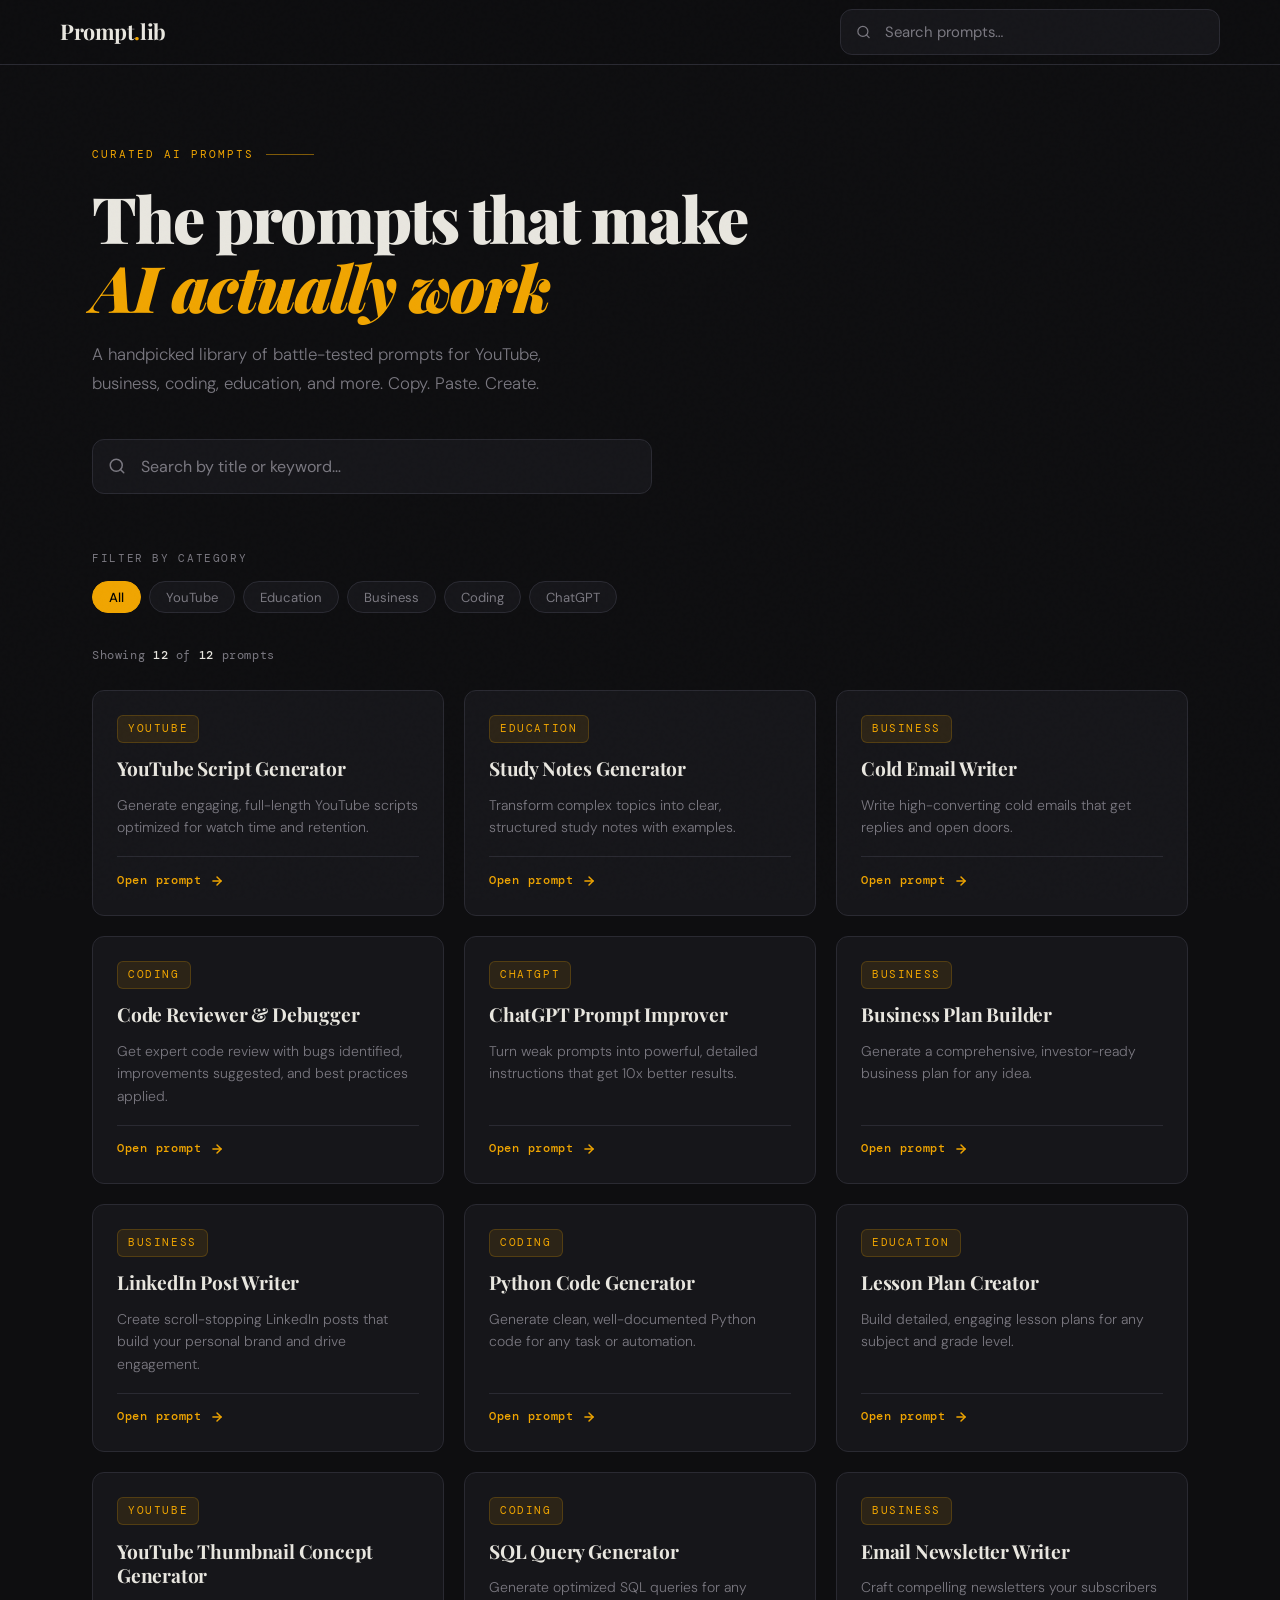
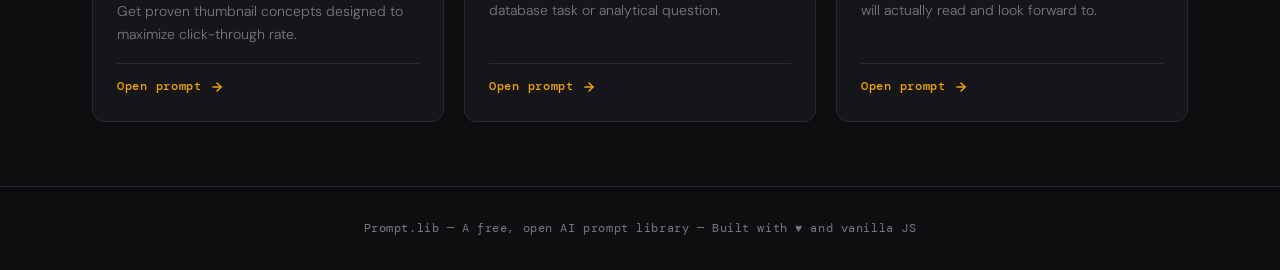
==== index.html @ 5c4eac6d "Add files via upload" ====
<!DOCTYPE html>
<html lang="en">
<head>
  <meta charset="UTF-8" />
  <meta name="viewport" content="width=device-width, initial-scale=1.0" />
  <title>Prompt Library — AI Prompts for Every Task</title>
  <meta name="description" content="Browse a curated library of powerful AI prompts for YouTube, business, coding, education, and more. Copy and use instantly." />
  <meta property="og:title" content="Prompt Library — AI Prompts for Every Task" />
  <meta property="og:description" content="Browse a curated library of powerful AI prompts. Copy and use instantly." />
  <meta property="og:type" content="website" />
  <link rel="preconnect" href="https://fonts.googleapis.com" />
  <link rel="preconnect" href="https://fonts.gstatic.com" crossorigin />
  <link rel="stylesheet" href="style.css" />
</head>
<body>

  <!-- ======= HEADER ======= -->
  <header class="site-header">
    <div class="header-inner">
      <a href="index.html" class="site-logo">Prompt<span>.</span>lib</a>

      <!-- Compact search in header (hidden on mobile) -->
      <div class="header-search">
        <div class="search-wrap">
          <svg width="15" height="15" viewBox="0 0 24 24" fill="none" stroke="currentColor" stroke-width="2" stroke-linecap="round" stroke-linejoin="round">
            <circle cx="11" cy="11" r="8"/><line x1="21" y1="21" x2="16.65" y2="16.65"/>
          </svg>
          <input
            id="search-input"
            class="search-input"
            type="search"
            placeholder="Search prompts…"
            autocomplete="off"
          />
        </div>
      </div>
    </div>
  </header>

  <!-- ======= HERO ======= -->
  <section class="hero">
    <div class="hero-eyebrow">Curated AI Prompts</div>
    <h1>The prompts that make<br/><em>AI actually work</em></h1>
    <p>A handpicked library of battle-tested prompts for YouTube, business, coding, education, and more. Copy. Paste. Create.</p>

    <!-- Hero search -->
    <div class="search-wrap" style="max-width:560px;">
      <svg width="18" height="18" viewBox="0 0 24 24" fill="none" stroke="currentColor" stroke-width="2" stroke-linecap="round" stroke-linejoin="round">
        <circle cx="11" cy="11" r="8"/><line x1="21" y1="21" x2="16.65" y2="16.65"/>
      </svg>
      <input
        id="search-hero"
        class="search-input"
        type="search"
        placeholder="Search by title or keyword…"
        autocomplete="off"
      />
    </div>
  </section>

  <!-- ======= CATEGORY FILTERS ======= -->
  <div class="filters">
    <div class="filter-label">Filter by category</div>
    <div class="filter-row" id="filter-row">
      <!-- Populated by JS -->
      <button class="filter-btn active">All</button>
    </div>
  </div>

  <!-- ======= STATS BAR ======= -->
  <div class="stats-bar">
    <div class="stats-count" id="prompt-count">Loading prompts…</div>
  </div>

  <!-- ======= PROMPT GRID ======= -->
  <main>
    <div class="prompt-grid" id="prompt-grid">
      <!-- Skeleton placeholders while loading -->
      <div class="prompt-card" style="pointer-events:none;gap:1rem;">
        <div class="skeleton" style="height:22px;width:70px;"></div>
        <div class="skeleton" style="height:28px;width:85%;"></div>
        <div class="skeleton" style="height:60px;"></div>
        <div class="skeleton" style="height:18px;width:100px;margin-top:0.5rem;"></div>
      </div>
      <div class="prompt-card" style="pointer-events:none;gap:1rem;">
        <div class="skeleton" style="height:22px;width:80px;"></div>
        <div class="skeleton" style="height:28px;width:75%;"></div>
        <div class="skeleton" style="height:60px;"></div>
        <div class="skeleton" style="height:18px;width:100px;margin-top:0.5rem;"></div>
      </div>
      <div class="prompt-card" style="pointer-events:none;gap:1rem;">
        <div class="skeleton" style="height:22px;width:60px;"></div>
        <div class="skeleton" style="height:28px;width:90%;"></div>
        <div class="skeleton" style="height:60px;"></div>
        <div class="skeleton" style="height:18px;width:100px;margin-top:0.5rem;"></div>
      </div>
    </div>
  </main>

  <!-- ======= FOOTER ======= -->
  <footer class="site-footer">
    <p>Prompt.lib &mdash; A free, open AI prompt library &mdash; Built with ♥ and vanilla JS</p>
  </footer>

  <script src="script.js"></script>
</body>
</html>
---- style.css ----
/* ============================================
   PROMPT LIBRARY — STYLE.CSS
   Aesthetic: Dark Editorial / Literary
   ============================================ */

@import url('https://fonts.googleapis.com/css2?family=Playfair+Display:ital,wght@0,700;0,900;1,700&family=DM+Mono:wght@300;400;500&family=DM+Sans:wght@300;400;500&display=swap');

/* ---- Reset & Base ---- */
*, *::before, *::after { box-sizing: border-box; margin: 0; padding: 0; }

:root {
  --bg:         #0e0e10;
  --bg-card:    #16161a;
  --bg-hover:   #1e1e24;
  --border:     #2a2a32;
  --accent:     #f0a500;
  --accent-dim: #a87300;
  --text:       #e8e6df;
  --muted:      #7a7880;
  --tag-bg:     #1f1e26;
  --radius:     12px;
  --radius-sm:  6px;
  --font-display: 'Playfair Display', Georgia, serif;
  --font-body:    'DM Sans', sans-serif;
  --font-mono:    'DM Mono', 'Courier New', monospace;
  --transition:   0.2s ease;
  --max-w:        1160px;
}

html { scroll-behavior: smooth; }

body {
  background: var(--bg);
  color: var(--text);
  font-family: var(--font-body);
  font-size: 16px;
  line-height: 1.65;
  min-height: 100vh;
}

/* ---- Scrollbar ---- */
::-webkit-scrollbar { width: 6px; }
::-webkit-scrollbar-track { background: var(--bg); }
::-webkit-scrollbar-thumb { background: var(--border); border-radius: 10px; }

/* ---- Selection ---- */
::selection { background: var(--accent); color: #000; }

/* ============================================
   NOISE TEXTURE OVERLAY
   ============================================ */
body::before {
  content: '';
  position: fixed;
  inset: 0;
  background-image: url("data:image/svg+xml,%3Csvg viewBox='0 0 256 256' xmlns='http://www.w3.org/2000/svg'%3E%3Cfilter id='noise'%3E%3CfeTurbulence type='fractalNoise' baseFrequency='0.9' numOctaves='4' stitchTiles='stitch'/%3E%3C/filter%3E%3Crect width='100%25' height='100%25' filter='url(%23noise)' opacity='0.035'/%3E%3C/svg%3E");
  pointer-events: none;
  z-index: 9999;
  opacity: 0.4;
}

/* ============================================
   HEADER / NAV
   ============================================ */
.site-header {
  border-bottom: 1px solid var(--border);
  padding: 0 2rem;
  position: sticky;
  top: 0;
  z-index: 100;
  background: rgba(14,14,16,0.92);
  backdrop-filter: blur(16px);
  -webkit-backdrop-filter: blur(16px);
}

.header-inner {
  max-width: var(--max-w);
  margin: 0 auto;
  display: flex;
  align-items: center;
  justify-content: space-between;
  height: 64px;
  gap: 1.5rem;
}

.site-logo {
  font-family: var(--font-display);
  font-size: 1.35rem;
  font-weight: 700;
  color: var(--text);
  text-decoration: none;
  letter-spacing: -0.02em;
  white-space: nowrap;
  flex-shrink: 0;
}

.site-logo span {
  color: var(--accent);
}

.header-search {
  flex: 1;
  max-width: 380px;
}

/* ============================================
   HERO SECTION
   ============================================ */
.hero {
  padding: 5rem 2rem 3.5rem;
  max-width: var(--max-w);
  margin: 0 auto;
  position: relative;
}

.hero-eyebrow {
  font-family: var(--font-mono);
  font-size: 0.7rem;
  letter-spacing: 0.18em;
  text-transform: uppercase;
  color: var(--accent);
  margin-bottom: 1.2rem;
  display: flex;
  align-items: center;
  gap: 0.75rem;
}

.hero-eyebrow::after {
  content: '';
  display: block;
  height: 1px;
  width: 48px;
  background: var(--accent);
  opacity: 0.5;
}

.hero h1 {
  font-family: var(--font-display);
  font-size: clamp(2.4rem, 5vw, 4rem);
  font-weight: 900;
  line-height: 1.08;
  letter-spacing: -0.03em;
  color: var(--text);
  max-width: 700px;
  margin-bottom: 1.2rem;
}

.hero h1 em {
  font-style: italic;
  color: var(--accent);
}

.hero p {
  font-size: 1.05rem;
  color: var(--muted);
  max-width: 520px;
  margin-bottom: 2.5rem;
  font-weight: 300;
  line-height: 1.75;
}

/* ============================================
   SEARCH BAR
   ============================================ */
.search-wrap {
  position: relative;
  width: 100%;
}

.search-wrap svg {
  position: absolute;
  left: 1rem;
  top: 50%;
  transform: translateY(-50%);
  color: var(--muted);
  pointer-events: none;
  flex-shrink: 0;
}

.search-input {
  width: 100%;
  background: var(--bg-card);
  border: 1px solid var(--border);
  border-radius: var(--radius);
  padding: 0.75rem 1rem 0.75rem 2.75rem;
  font-family: var(--font-body);
  font-size: 0.93rem;
  color: var(--text);
  outline: none;
  transition: border-color var(--transition), box-shadow var(--transition);
}

.search-input::placeholder { color: var(--muted); }

.search-input:focus {
  border-color: var(--accent);
  box-shadow: 0 0 0 3px rgba(240,165,0,0.12);
}

/* Hero search — larger */
.hero .search-wrap .search-input {
  padding: 1rem 1.25rem 1rem 3rem;
  font-size: 1rem;
  border-radius: var(--radius);
  max-width: 560px;
  background: var(--bg-card);
}

/* ============================================
   CATEGORY FILTERS
   ============================================ */
.filters {
  padding: 0 2rem 2rem;
  max-width: var(--max-w);
  margin: 0 auto;
}

.filter-label {
  font-family: var(--font-mono);
  font-size: 0.68rem;
  letter-spacing: 0.15em;
  text-transform: uppercase;
  color: var(--muted);
  margin-bottom: 0.85rem;
}

.filter-row {
  display: flex;
  flex-wrap: wrap;
  gap: 0.5rem;
}

.filter-btn {
  background: var(--bg-card);
  border: 1px solid var(--border);
  color: var(--muted);
  font-family: var(--font-body);
  font-size: 0.82rem;
  padding: 0.4rem 1rem;
  border-radius: 999px;
  cursor: pointer;
  transition: all var(--transition);
  font-weight: 400;
}

.filter-btn:hover {
  border-color: var(--accent);
  color: var(--accent);
  background: rgba(240,165,0,0.06);
}

.filter-btn.active {
  background: var(--accent);
  border-color: var(--accent);
  color: #000;
  font-weight: 500;
}

/* ============================================
   STATS BAR
   ============================================ */
.stats-bar {
  padding: 0 2rem 1.5rem;
  max-width: var(--max-w);
  margin: 0 auto;
  display: flex;
  align-items: center;
  justify-content: space-between;
  gap: 1rem;
}

.stats-count {
  font-family: var(--font-mono);
  font-size: 0.78rem;
  color: var(--muted);
  letter-spacing: 0.05em;
}

.stats-count strong {
  color: var(--text);
  font-weight: 500;
}

/* ============================================
   PROMPT GRID
   ============================================ */
.prompt-grid {
  padding: 0 2rem 4rem;
  max-width: var(--max-w);
  margin: 0 auto;
  display: grid;
  grid-template-columns: repeat(auto-fill, minmax(300px, 1fr));
  gap: 1.25rem;
}

/* ============================================
   PROMPT CARD
   ============================================ */
.prompt-card {
  background: var(--bg-card);
  border: 1px solid var(--border);
  border-radius: var(--radius);
  padding: 1.5rem;
  display: flex;
  flex-direction: column;
  gap: 0.85rem;
  cursor: pointer;
  transition: border-color var(--transition), transform var(--transition), box-shadow var(--transition);
  text-decoration: none;
  color: inherit;
  position: relative;
  overflow: hidden;
  /* Ensure <a> tags render as block flex */
  box-sizing: border-box;
  width: 100%;
}

.prompt-card::before {
  content: '';
  position: absolute;
  top: 0; left: 0; right: 0;
  height: 2px;
  background: linear-gradient(90deg, var(--accent), transparent);
  opacity: 0;
  transition: opacity var(--transition);
}

.prompt-card:hover {
  border-color: rgba(240,165,0,0.35);
  transform: translateY(-2px);
  box-shadow: 0 8px 32px rgba(0,0,0,0.4);
}

.prompt-card:hover::before { opacity: 1; }

.card-category {
  font-family: var(--font-mono);
  font-size: 0.68rem;
  letter-spacing: 0.14em;
  text-transform: uppercase;
  color: var(--accent);
  background: rgba(240,165,0,0.1);
  border: 1px solid rgba(240,165,0,0.2);
  border-radius: var(--radius-sm);
  padding: 0.25rem 0.65rem;
  width: fit-content;
}

.card-title {
  font-family: var(--font-display);
  font-size: 1.2rem;
  font-weight: 700;
  line-height: 1.25;
  color: var(--text);
  letter-spacing: -0.01em;
}

.card-preview {
  font-size: 0.875rem;
  color: var(--muted);
  line-height: 1.6;
  flex: 1;
  font-weight: 300;
}

.card-footer {
  display: flex;
  align-items: center;
  justify-content: space-between;
  margin-top: 0.25rem;
  padding-top: 0.85rem;
  border-top: 1px solid var(--border);
}

.card-open-btn {
  display: flex;
  align-items: center;
  gap: 0.5rem;
  font-family: var(--font-mono);
  font-size: 0.75rem;
  letter-spacing: 0.06em;
  color: var(--accent);
  font-weight: 500;
  transition: gap var(--transition);
}

.prompt-card:hover .card-open-btn { gap: 0.75rem; }

.card-arrow {
  transition: transform var(--transition);
}

.prompt-card:hover .card-arrow { transform: translateX(3px); }

/* ============================================
   EMPTY STATE
   ============================================ */
.empty-state {
  grid-column: 1 / -1;
  text-align: center;
  padding: 4rem 2rem;
}

.empty-state-icon {
  font-size: 3rem;
  margin-bottom: 1rem;
  opacity: 0.4;
}

.empty-state h3 {
  font-family: var(--font-display);
  font-size: 1.4rem;
  margin-bottom: 0.5rem;
  color: var(--text);
}

.empty-state p {
  color: var(--muted);
  font-size: 0.9rem;
}

/* ============================================
   FOOTER
   ============================================ */
.site-footer {
  border-top: 1px solid var(--border);
  padding: 2rem;
  text-align: center;
  font-family: var(--font-mono);
  font-size: 0.72rem;
  color: var(--muted);
  letter-spacing: 0.05em;
}

.site-footer a {
  color: var(--accent);
  text-decoration: none;
}

/* ============================================
   PROMPT PAGE STYLES
   ============================================ */
.prompt-page-wrap {
  max-width: 820px;
  margin: 0 auto;
  padding: 3rem 2rem 5rem;
}

.back-link {
  display: inline-flex;
  align-items: center;
  gap: 0.5rem;
  font-family: var(--font-mono);
  font-size: 0.75rem;
  letter-spacing: 0.1em;
  text-transform: uppercase;
  color: var(--muted);
  text-decoration: none;
  margin-bottom: 2.5rem;
  transition: color var(--transition);
}

.back-link:hover { color: var(--accent); }

.prompt-page-category {
  font-family: var(--font-mono);
  font-size: 0.7rem;
  letter-spacing: 0.18em;
  text-transform: uppercase;
  color: var(--accent);
  background: rgba(240,165,0,0.1);
  border: 1px solid rgba(240,165,0,0.25);
  border-radius: var(--radius-sm);
  padding: 0.3rem 0.8rem;
  display: inline-block;
  margin-bottom: 1.2rem;
}

.prompt-page-title {
  font-family: var(--font-display);
  font-size: clamp(2rem, 4vw, 2.8rem);
  font-weight: 900;
  line-height: 1.1;
  letter-spacing: -0.03em;
  color: var(--text);
  margin-bottom: 0.5rem;
}

.prompt-page-divider {
  width: 48px;
  height: 2px;
  background: var(--accent);
  margin: 1.75rem 0;
}

/* Prompt text box */
.prompt-box {
  background: var(--bg-card);
  border: 1px solid var(--border);
  border-radius: var(--radius);
  padding: 1.75rem;
  position: relative;
  margin-bottom: 1.25rem;
}

.prompt-box-label {
  font-family: var(--font-mono);
  font-size: 0.68rem;
  letter-spacing: 0.15em;
  text-transform: uppercase;
  color: var(--muted);
  margin-bottom: 1rem;
}

.prompt-text {
  font-family: var(--font-mono);
  font-size: 0.88rem;
  line-height: 1.85;
  color: var(--text);
  white-space: pre-wrap;
  word-break: break-word;
  font-weight: 300;
}

/* ---- Copy Button ---- */
.copy-btn {
  display: inline-flex;
  align-items: center;
  gap: 0.6rem;
  background: var(--accent);
  color: #000;
  border: none;
  border-radius: var(--radius-sm);
  padding: 0.75rem 1.5rem;
  font-family: var(--font-body);
  font-size: 0.875rem;
  font-weight: 500;
  cursor: pointer;
  transition: all var(--transition);
  letter-spacing: 0.01em;
  position: relative;
  overflow: hidden;
}

.copy-btn::after {
  content: '';
  position: absolute;
  inset: 0;
  background: rgba(255,255,255,0);
  transition: background var(--transition);
}

.copy-btn:hover {
  background: #ffb520;
  transform: translateY(-1px);
  box-shadow: 0 4px 20px rgba(240,165,0,0.35);
}

.copy-btn:active { transform: translateY(0); }

.copy-btn.copied {
  background: #22c55e;
}

/* ============================================
   RELATED PROMPTS SECTION
   ============================================ */
.related-section {
  margin-top: 3.5rem;
}

.related-title {
  font-family: var(--font-mono);
  font-size: 0.7rem;
  letter-spacing: 0.18em;
  text-transform: uppercase;
  color: var(--muted);
  margin-bottom: 1.25rem;
  display: flex;
  align-items: center;
  gap: 1rem;
}

.related-title::after {
  content: '';
  flex: 1;
  height: 1px;
  background: var(--border);
}

.related-grid {
  display: grid;
  grid-template-columns: repeat(auto-fill, minmax(240px, 1fr));
  gap: 1rem;
}

/* ============================================
   LOADING SKELETON
   ============================================ */
.skeleton {
  background: linear-gradient(90deg, var(--bg-card) 25%, var(--bg-hover) 50%, var(--bg-card) 75%);
  background-size: 200% 100%;
  animation: shimmer 1.4s infinite;
  border-radius: var(--radius-sm);
}

@keyframes shimmer {
  0% { background-position: 200% 0; }
  100% { background-position: -200% 0; }
}

/* ============================================
   ANIMATIONS
   ============================================ */
@keyframes fadeUp {
  from { opacity: 0; transform: translateY(16px); }
  to   { opacity: 1; transform: translateY(0); }
}

.animate-fade-up {
  animation: fadeUp 0.45s ease both;
}

.prompt-card:nth-child(1) { animation-delay: 0.05s; }
.prompt-card:nth-child(2) { animation-delay: 0.10s; }
.prompt-card:nth-child(3) { animation-delay: 0.15s; }
.prompt-card:nth-child(4) { animation-delay: 0.20s; }
.prompt-card:nth-child(5) { animation-delay: 0.25s; }
.prompt-card:nth-child(6) { animation-delay: 0.30s; }
.prompt-card:nth-child(7) { animation-delay: 0.35s; }
.prompt-card:nth-child(8) { animation-delay: 0.40s; }
.prompt-card:nth-child(9) { animation-delay: 0.45s; }

/* ============================================
   404 / ERROR STATE
   ============================================ */
.error-page {
  max-width: 500px;
  margin: 6rem auto;
  text-align: center;
  padding: 2rem;
}

.error-code {
  font-family: var(--font-display);
  font-size: 6rem;
  font-weight: 900;
  color: var(--border);
  line-height: 1;
  margin-bottom: 1rem;
}

.error-page h2 {
  font-family: var(--font-display);
  font-size: 1.5rem;
  margin-bottom: 0.75rem;
}

.error-page p {
  color: var(--muted);
  margin-bottom: 2rem;
  font-size: 0.9rem;
}

.btn-home {
  display: inline-flex;
  align-items: center;
  gap: 0.5rem;
  background: var(--accent);
  color: #000;
  padding: 0.7rem 1.5rem;
  border-radius: var(--radius-sm);
  font-weight: 500;
  font-size: 0.875rem;
  text-decoration: none;
  transition: all var(--transition);
}

.btn-home:hover {
  background: #ffb520;
  transform: translateY(-1px);
}

/* ============================================
   RESPONSIVE
   ============================================ */
@media (max-width: 768px) {
  .site-header { padding: 0 1.25rem; }
  .header-search { display: none; }

  .hero { padding: 3rem 1.25rem 2rem; }
  .hero h1 { font-size: 2.2rem; }

  .filters { padding: 0 1.25rem 1.5rem; }
  .stats-bar { padding: 0 1.25rem 1rem; }

  .prompt-grid {
    padding: 0 1.25rem 3rem;
    grid-template-columns: 1fr;
    gap: 1rem;
  }

  .prompt-page-wrap { padding: 2rem 1.25rem 4rem; }
  .prompt-page-title { font-size: 1.8rem; }
  .prompt-box { padding: 1.25rem; }

  .related-grid { grid-template-columns: 1fr; }
}

@media (max-width: 480px) {
  .hero h1 { font-size: 1.9rem; }
  .filter-row { gap: 0.4rem; }
  .filter-btn { font-size: 0.78rem; padding: 0.35rem 0.85rem; }
}
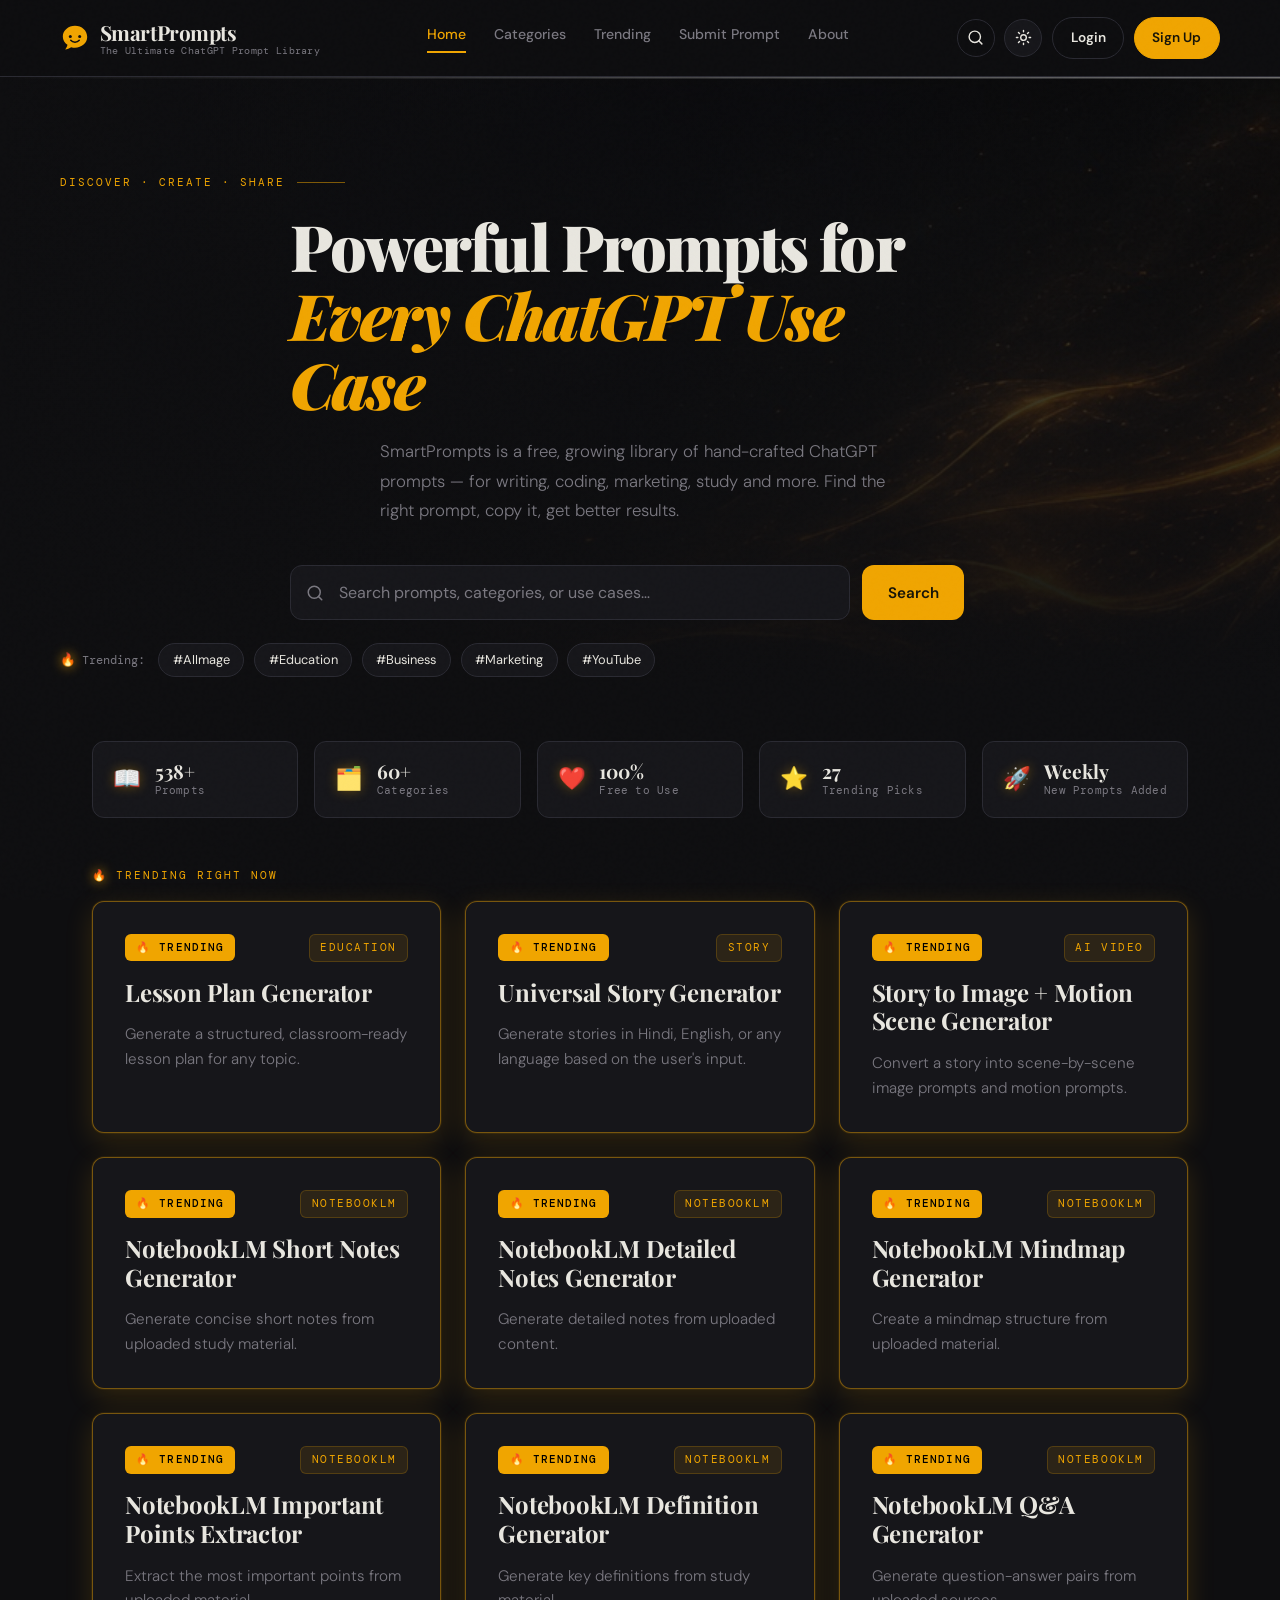
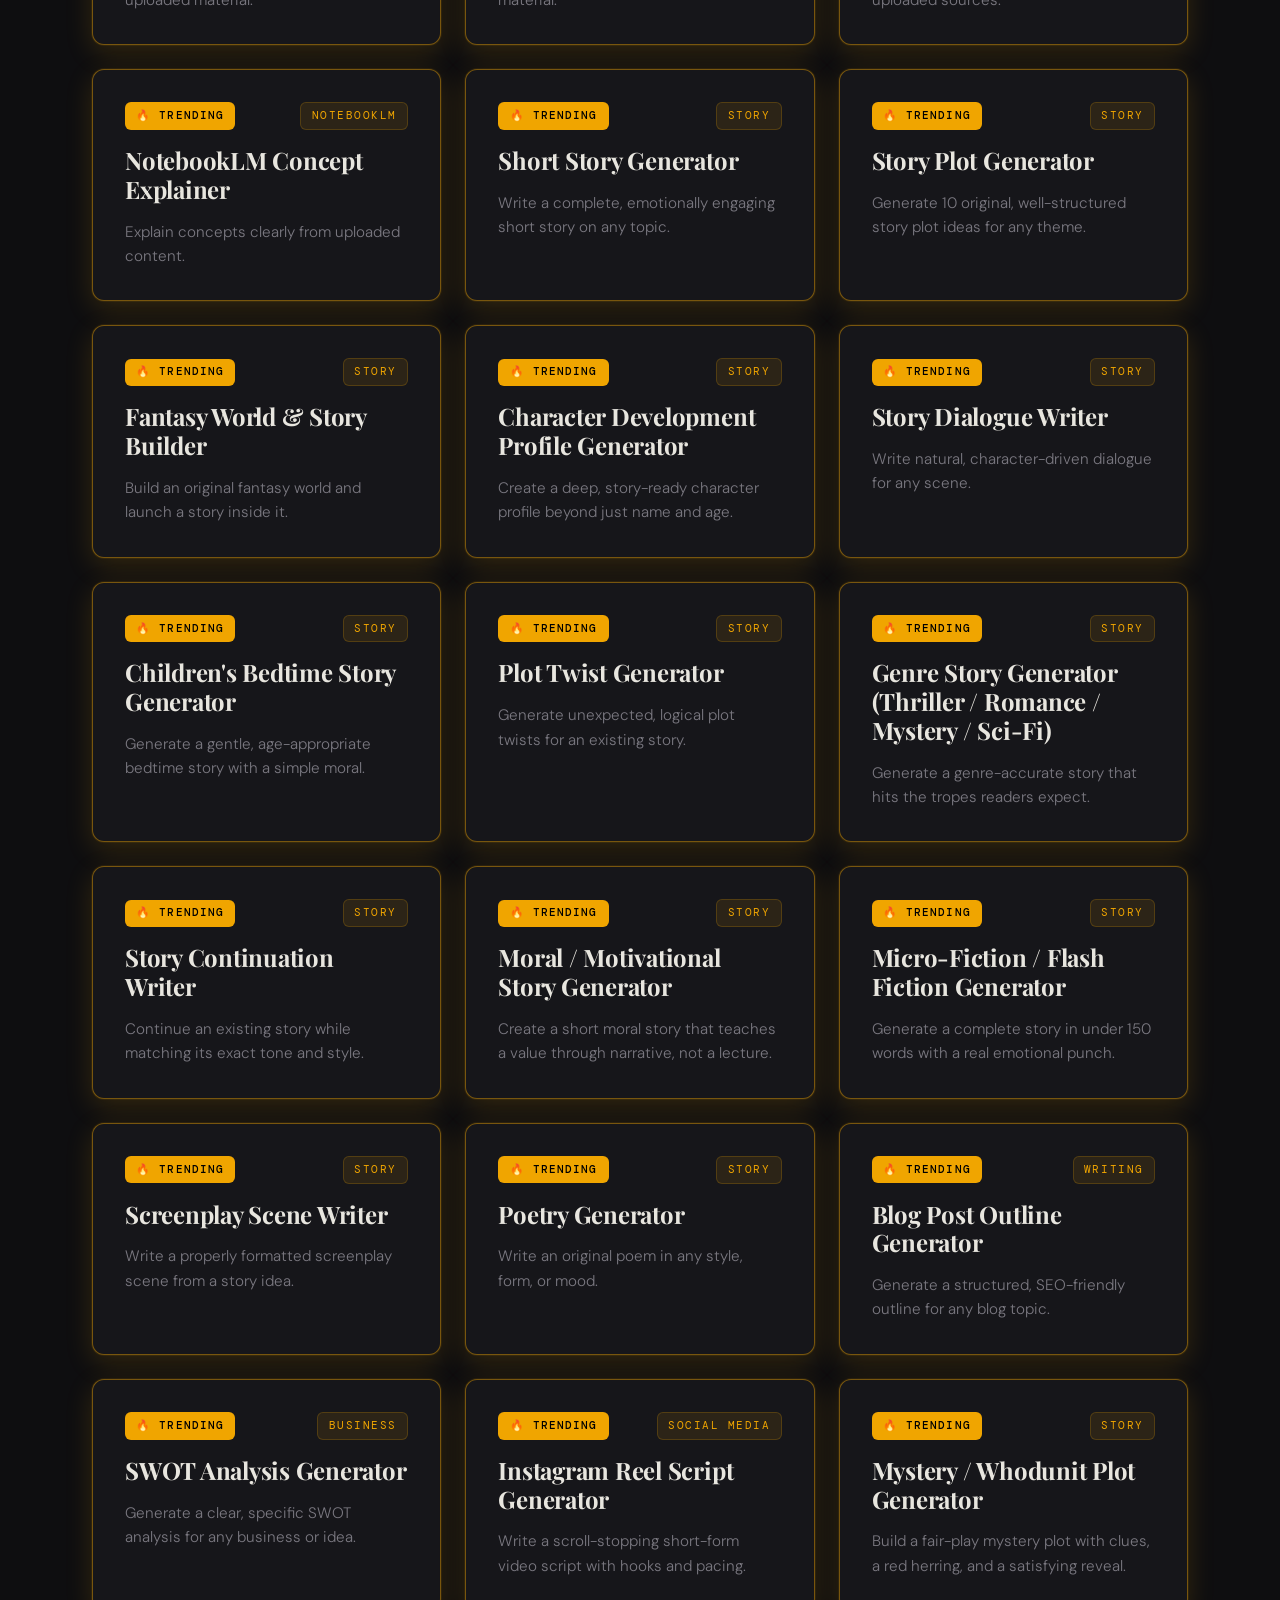
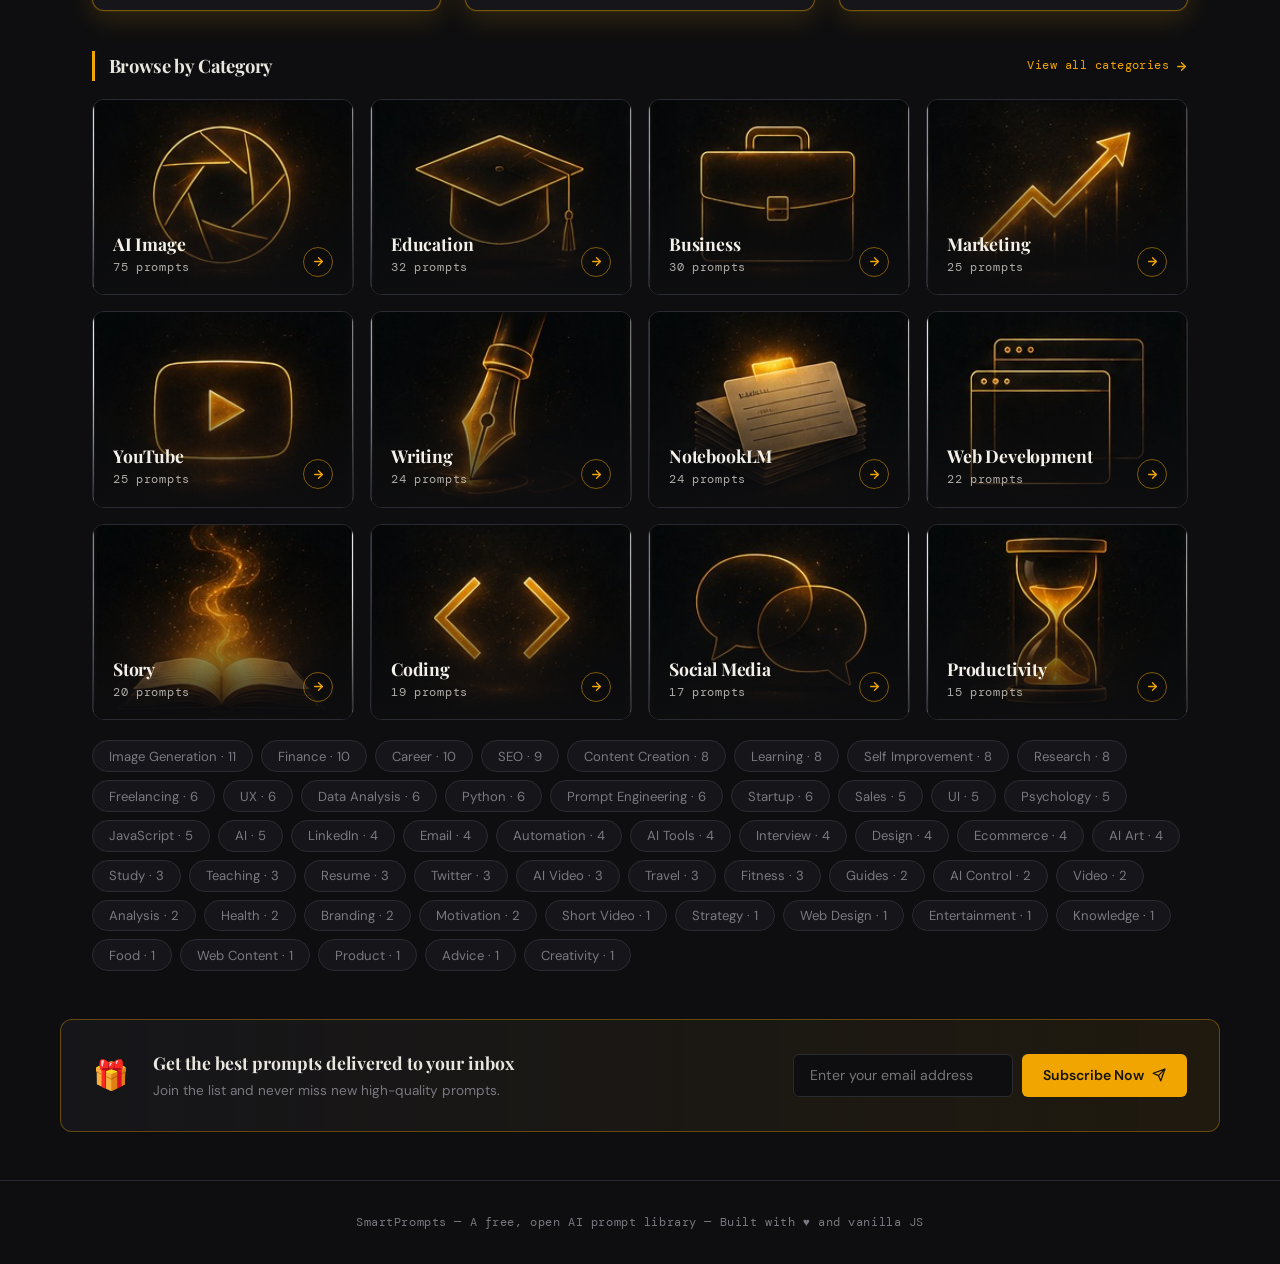
==== commit c9d415d3: "Add files via upload" ====
--- a/index.html
+++ b/index.html
@@ -3,78 +3,160 @@
 <head>
   <meta charset="UTF-8" />
   <meta name="viewport" content="width=device-width, initial-scale=1.0" />
-  <title>Prompt Library — AI Prompts for Every Task</title>
-  <meta name="description" content="Browse a curated library of powerful AI prompts for YouTube, business, coding, education, and more. Copy and use instantly." />
-  <meta property="og:title" content="Prompt Library — AI Prompts for Every Task" />
-  <meta property="og:description" content="Browse a curated library of powerful AI prompts. Copy and use instantly." />
+
+  <title>SmartPrompts – Free AI Prompt Library</title>
+
+  <meta name="description" content="SmartPrompts is a free AI prompt library with powerful prompts for ChatGPT, YouTube, coding, business and education. Copy and use instantly." />
+
+  <meta name="keywords" content="AI prompts, ChatGPT prompts, prompt library, AI tools, prompt engineering" />
+
+  <meta property="og:title" content="SmartPrompts – Free AI Prompt Library" />
+  <meta property="og:description" content="Browse powerful AI prompts for YouTube, coding, business, and productivity. Copy and use instantly." />
   <meta property="og:type" content="website" />
+  <link rel="canonical" href="https://smartprompts.netlify.app/" />
+
   <link rel="preconnect" href="https://fonts.googleapis.com" />
   <link rel="preconnect" href="https://fonts.gstatic.com" crossorigin />
   <link rel="stylesheet" href="style.css" />
 </head>
 <body>
 
+  <script>
+    (function() {
+      var saved = localStorage.getItem('theme');
+      if (saved === 'light') document.documentElement.setAttribute('data-theme', 'light');
+    })();
+  </script>
+
   <!-- ======= HEADER ======= -->
   <header class="site-header">
     <div class="header-inner">
-      <a href="index.html" class="site-logo">Prompt<span>.</span>lib</a>
+      <a href="index.html" class="site-logo">
+        <svg class="site-logo-mark" width="30" height="30" viewBox="0 0 32 32" fill="none">
+          <path d="M16 3C8.8 3 3 8.1 3 14.4c0 3.6 1.9 6.8 4.9 8.9-.2 1.6-1 3.4-2.4 4.9 2.3-.2 4.6-1.1 6.4-2.4 1.3.4 2.7.6 4.1.6 7.2 0 13-5.1 13-11.4C29 8.1 23.2 3 16 3z" fill="var(--accent)"/>
+          <circle cx="11" cy="14.5" r="1.6" fill="#0e0e10"/>
+          <circle cx="21" cy="14.5" r="1.6" fill="#0e0e10"/>
+          <path d="M11.5 18.5c1 1.2 2.7 1.9 4.5 1.9s3.5-.7 4.5-1.9" stroke="#0e0e10" stroke-width="1.6" stroke-linecap="round" fill="none"/>
+        </svg>
+        <span class="site-logo-text">
+          SmartPrompts
+          <small>The Ultimate ChatGPT Prompt Library</small>
+        </span>
+      </a>
 
-      <!-- Compact search in header (hidden on mobile) -->
-      <div class="header-search">
-        <div class="search-wrap">
-          <svg width="15" height="15" viewBox="0 0 24 24" fill="none" stroke="currentColor" stroke-width="2" stroke-linecap="round" stroke-linejoin="round">
+      <nav class="site-nav">
+        <a href="index.html" class="site-nav-link active">Home</a>
+        <a href="#category-browse" class="site-nav-link">Categories</a>
+        <a href="#trending-section" class="site-nav-link">Trending</a>
+        <a href="#" class="site-nav-link">Submit Prompt</a>
+        <a href="#" class="site-nav-link">About</a>
+      </nav>
+
+      <div class="header-actions">
+        <button id="header-search-btn" class="icon-btn" type="button" aria-label="Search prompts" title="Search prompts">
+          <svg width="17" height="17" viewBox="0 0 24 24" fill="none" stroke="currentColor" stroke-width="2" stroke-linecap="round" stroke-linejoin="round">
             <circle cx="11" cy="11" r="8"/><line x1="21" y1="21" x2="16.65" y2="16.65"/>
           </svg>
-          <input
-            id="search-input"
-            class="search-input"
-            type="search"
-            placeholder="Search prompts…"
-            autocomplete="off"
-          />
-        </div>
+        </button>
+        <button id="theme-toggle" class="theme-toggle" type="button" aria-label="Toggle light/dark theme" title="Toggle light/dark theme">
+          <svg class="icon-moon" width="17" height="17" viewBox="0 0 24 24" fill="none" stroke="currentColor" stroke-width="2" stroke-linecap="round" stroke-linejoin="round"><path d="M21 12.79A9 9 0 1 1 11.21 3 7 7 0 0 0 21 12.79z"/></svg>
+          <svg class="icon-sun" width="17" height="17" viewBox="0 0 24 24" fill="none" stroke="currentColor" stroke-width="2" stroke-linecap="round" stroke-linejoin="round"><circle cx="12" cy="12" r="4"/><path d="M12 2v2M12 20v2M4.93 4.93l1.41 1.41M17.66 17.66l1.41 1.41M2 12h2M20 12h2M6.34 17.66l-1.41 1.41M19.07 4.93l-1.41 1.41"/></svg>
+        </button>
+        <a href="#" class="btn-login">Login</a>
+        <a href="#" class="btn-signup">Sign Up</a>
       </div>
     </div>
   </header>
 
   <!-- ======= HERO ======= -->
   <section class="hero">
-    <div class="hero-eyebrow">Curated AI Prompts</div>
-    <h1>The prompts that make<br/><em>AI actually work</em></h1>
-    <p>A handpicked library of battle-tested prompts for YouTube, business, coding, education, and more. Copy. Paste. Create.</p>
+    <div class="hero-eyebrow">Discover · Create · Share</div>
+    <h1>Powerful Prompts for<br/><em>Every ChatGPT Use Case</em></h1>
+    <p>SmartPrompts is a free, growing library of hand-crafted ChatGPT prompts — for writing, coding, marketing, study and more. Find the right prompt, copy it, get better results.</p>
 
     <!-- Hero search -->
-    <div class="search-wrap" style="max-width:560px;">
-      <svg width="18" height="18" viewBox="0 0 24 24" fill="none" stroke="currentColor" stroke-width="2" stroke-linecap="round" stroke-linejoin="round">
-        <circle cx="11" cy="11" r="8"/><line x1="21" y1="21" x2="16.65" y2="16.65"/>
-      </svg>
-      <input
-        id="search-hero"
-        class="search-input"
-        type="search"
-        placeholder="Search by title or keyword…"
-        autocomplete="off"
-      />
+    <div class="hero-search-row">
+      <div class="search-wrap" style="max-width:560px;">
+        <svg width="18" height="18" viewBox="0 0 24 24" fill="none" stroke="currentColor" stroke-width="2" stroke-linecap="round" stroke-linejoin="round">
+          <circle cx="11" cy="11" r="8"/><line x1="21" y1="21" x2="16.65" y2="16.65"/>
+        </svg>
+        <input
+          id="search-hero"
+          class="search-input"
+          type="search"
+          placeholder="Search prompts, categories, or use cases…"
+          autocomplete="off"
+        />
+      </div>
+      <button type="button" class="btn-search" onclick="document.getElementById('search-hero').focus()">Search</button>
+    </div>
+
+    <div class="hero-tags" id="hero-tags">
+      <span class="hero-tags-label"><span class="trending-fire">🔥</span> Trending:</span>
+      <!-- Populated by JS from real category data -->
     </div>
   </section>
 
-  <!-- ======= CATEGORY FILTERS ======= -->
-  <div class="filters">
-    <div class="filter-label">Filter by category</div>
-    <div class="filter-row" id="filter-row">
-      <!-- Populated by JS -->
-      <button class="filter-btn active">All</button>
+  <!-- ======= STATS BAR ======= -->
+  <section class="site-stats" id="site-stats">
+    <!-- Populated by JS with real numbers -->
+  </section>
+
+  <!-- ======= TRENDING NOW ======= -->
+  <section class="trending-section" id="trending-section" style="display:none;">
+    <div class="trending-label">
+      <span class="trending-fire">🔥</span> Trending Right Now
+    </div>
+    <div class="trending-grid" id="trending-grid"></div>
+  </section>
+
+  <!-- ======= CATEGORY BROWSE ======= -->
+  <div class="category-browse" id="category-browse">
+    <div class="filters">
+      <div class="section-heading-row">
+        <div class="filter-label section-heading-bar">Browse by Category</div>
+        <a href="#category-tail" class="link-view-all" id="view-all-categories">View all categories
+          <svg width="13" height="13" viewBox="0 0 24 24" fill="none" stroke="currentColor" stroke-width="2.5" stroke-linecap="round" stroke-linejoin="round"><line x1="5" y1="12" x2="19" y2="12"/><polyline points="12 5 19 12 12 19"/></svg>
+        </a>
+      </div>
+      <div class="category-grid" id="category-grid">
+        <!-- Populated by JS -->
+      </div>
+      <div class="category-tail" id="category-tail">
+        <!-- Small long-tail categories, populated by JS -->
+      </div>
     </div>
   </div>
 
-  <!-- ======= STATS BAR ======= -->
-  <div class="stats-bar">
+  <!-- ======= NEWSLETTER ======= -->
+  <section class="newsletter-bar">
+    <div class="newsletter-icon">🎁</div>
+    <div class="newsletter-copy">
+      <div class="newsletter-title">Get the best prompts delivered to your inbox</div>
+      <div class="newsletter-sub">Join the list and never miss new high-quality prompts.</div>
+    </div>
+    <form class="newsletter-form" id="newsletter-form">
+      <input type="email" id="newsletter-email" placeholder="Enter your email address" required />
+      <button type="submit">Subscribe Now
+        <svg width="14" height="14" viewBox="0 0 24 24" fill="none" stroke="currentColor" stroke-width="2.2" stroke-linecap="round" stroke-linejoin="round"><line x1="22" y1="2" x2="11" y2="13"/><polygon points="22 2 15 22 11 13 2 9 22 2"/></svg>
+      </button>
+    </form>
+  </section>
+
+  <!-- ======= STATS BAR / LIST HEADER (shown once a category or search is active) ======= -->
+  <div class="stats-bar" id="list-header" style="display:none;">
+    <a href="#" class="back-link" id="back-to-categories" style="margin:0;">
+      <svg width="14" height="14" viewBox="0 0 24 24" fill="none" stroke="currentColor" stroke-width="2" stroke-linecap="round" stroke-linejoin="round">
+        <line x1="19" y1="12" x2="5" y2="12"/><polyline points="12 19 5 12 12 5"/>
+      </svg>
+      All Categories
+    </a>
     <div class="stats-count" id="prompt-count">Loading prompts…</div>
   </div>
 
   <!-- ======= PROMPT GRID ======= -->
   <main>
-    <div class="prompt-grid" id="prompt-grid">
+    <div class="prompt-grid" id="prompt-grid" style="display:none;">
       <!-- Skeleton placeholders while loading -->
       <div class="prompt-card" style="pointer-events:none;gap:1rem;">
         <div class="skeleton" style="height:22px;width:70px;"></div>
@@ -97,9 +179,10 @@
     </div>
   </main>
 
+
   <!-- ======= FOOTER ======= -->
   <footer class="site-footer">
-    <p>Prompt.lib &mdash; A free, open AI prompt library &mdash; Built with ♥ and vanilla JS</p>
+    <p>SmartPrompts &mdash; A free, open AI prompt library &mdash; Built with ♥ and vanilla JS</p>
   </footer>
 
   <script src="script.js"></script>
--- a/style.css
+++ b/style.css
@@ -18,6 +18,7 @@
   --text:       #e8e6df;
   --muted:      #7a7880;
   --tag-bg:     #1f1e26;
+  --header-bg:  rgba(14,14,16,0.92);
   --radius:     12px;
   --radius-sm:  6px;
   --font-display: 'Playfair Display', Georgia, serif;
@@ -27,6 +28,22 @@
   --max-w:        1160px;
 }
 
+/* ---- Light theme override (toggled via data-theme="light" on <html>) ---- */
+:root[data-theme="light"] {
+  --bg:         #faf9f5;
+  --bg-card:    #ffffff;
+  --bg-hover:   #f2efe6;
+  --border:     #e4dfd0;
+  --accent:     #b8760a;
+  --accent-dim: #8a5a08;
+  --text:       #201e19;
+  --muted:      #6b6659;
+  --tag-bg:     #f1ece0;
+  --header-bg:  rgba(250,249,245,0.92);
+}
+
+:root[data-theme="light"] body::before { opacity: 0.15; }
+
 html { scroll-behavior: smooth; }
 
 body {
@@ -36,7 +53,35 @@
   font-size: 16px;
   line-height: 1.65;
   min-height: 100vh;
-}
+  transition: background var(--transition), color var(--transition);
+}
+
+/* ---- Theme toggle button ---- */
+.theme-toggle {
+  display: flex;
+  align-items: center;
+  justify-content: center;
+  width: 38px;
+  height: 38px;
+  flex-shrink: 0;
+  background: var(--bg-card);
+  border: 1px solid var(--border);
+  border-radius: 50%;
+  color: var(--text);
+  cursor: pointer;
+  transition: border-color var(--transition), transform var(--transition), color var(--transition);
+}
+
+.theme-toggle:hover {
+  border-color: var(--accent);
+  color: var(--accent);
+  transform: rotate(15deg);
+}
+
+.theme-toggle .icon-moon { display: none; }
+.theme-toggle .icon-sun  { display: block; }
+:root[data-theme="light"] .theme-toggle .icon-moon { display: block; }
+:root[data-theme="light"] .theme-toggle .icon-sun  { display: none; }
 
 /* ---- Scrollbar ---- */
 ::-webkit-scrollbar { width: 6px; }
@@ -68,9 +113,10 @@
   position: sticky;
   top: 0;
   z-index: 100;
-  background: rgba(14,14,16,0.92);
+  background: var(--header-bg);
   backdrop-filter: blur(16px);
   -webkit-backdrop-filter: blur(16px);
+  transition: background var(--transition), border-color var(--transition);
 }
 
 .header-inner {
@@ -79,38 +125,147 @@
   display: flex;
   align-items: center;
   justify-content: space-between;
-  height: 64px;
+  height: 76px;
   gap: 1.5rem;
 }
 
 .site-logo {
+  display: flex;
+  align-items: center;
+  gap: 0.6rem;
+  text-decoration: none;
+  flex-shrink: 0;
+}
+
+.site-logo-mark { flex-shrink: 0; }
+
+.site-logo-text {
   font-family: var(--font-display);
-  font-size: 1.35rem;
+  font-size: 1.3rem;
   font-weight: 700;
   color: var(--text);
+  letter-spacing: -0.02em;
+  line-height: 1.2;
+  display: flex;
+  flex-direction: column;
+  white-space: nowrap;
+}
+
+.site-logo-text small {
+  font-family: var(--font-mono);
+  font-size: 0.62rem;
+  font-weight: 400;
+  letter-spacing: 0.03em;
+  color: var(--muted);
+  text-transform: none;
+}
+
+.site-nav {
+  display: flex;
+  align-items: center;
+  gap: 1.75rem;
+  flex: 1;
+  justify-content: center;
+}
+
+.site-nav-link {
+  font-family: var(--font-body);
+  font-size: 0.88rem;
+  font-weight: 500;
+  color: var(--muted);
   text-decoration: none;
-  letter-spacing: -0.02em;
   white-space: nowrap;
+  padding-bottom: 4px;
+  border-bottom: 2px solid transparent;
+  transition: color var(--transition), border-color var(--transition);
+}
+
+.site-nav-link:hover { color: var(--text); }
+
+.site-nav-link.active {
+  color: var(--accent);
+  border-bottom-color: var(--accent);
+}
+
+.header-actions {
+  display: flex;
+  align-items: center;
+  gap: 0.6rem;
   flex-shrink: 0;
 }
 
-.site-logo span {
-  color: var(--accent);
-}
-
-.header-search {
-  flex: 1;
-  max-width: 380px;
-}
+.icon-btn {
+  display: flex;
+  align-items: center;
+  justify-content: center;
+  width: 38px;
+  height: 38px;
+  flex-shrink: 0;
+  background: transparent;
+  border: 1px solid var(--border);
+  border-radius: 50%;
+  color: var(--text);
+  cursor: pointer;
+  transition: border-color var(--transition), color var(--transition);
+}
+
+.icon-btn:hover { border-color: var(--accent); color: var(--accent); }
+
+.btn-login,
+.btn-signup {
+  font-family: var(--font-body);
+  font-size: 0.85rem;
+  font-weight: 600;
+  padding: 0.55rem 1.1rem;
+  border-radius: 999px;
+  text-decoration: none;
+  white-space: nowrap;
+  transition: transform var(--transition), opacity var(--transition), border-color var(--transition);
+}
+
+.btn-login {
+  color: var(--text);
+  border: 1px solid var(--border);
+}
+
+.btn-login:hover { border-color: var(--accent); color: var(--accent); }
+
+.btn-signup {
+  color: #171408;
+  background: var(--accent);
+  border: 1px solid var(--accent);
+}
+
+.btn-signup:hover { transform: translateY(-1px); opacity: 0.92; }
 
 /* ============================================
    HERO SECTION
    ============================================ */
 .hero {
-  padding: 5rem 2rem 3.5rem;
-  max-width: var(--max-w);
+  padding: 6rem 2rem 4rem;
+  max-width: 100%;
   margin: 0 auto;
   position: relative;
+  background-image:
+    linear-gradient(180deg, rgba(14,14,16,0.55) 0%, var(--bg) 92%),
+    linear-gradient(90deg, var(--bg) 0%, rgba(14,14,16,0.35) 55%, transparent 100%),
+    url('images/hero-banner.jpg');
+  background-size: cover;
+  background-position: center;
+  background-repeat: no-repeat;
+}
+
+.hero > * {
+  max-width: var(--max-w);
+  margin-left: auto;
+  margin-right: auto;
+}
+
+:root[data-theme="light"] .hero {
+  background-image:
+    linear-gradient(180deg, rgba(250,249,245,0.55) 0%, var(--bg) 92%),
+    linear-gradient(90deg, var(--bg) 0%, rgba(250,249,245,0.45) 55%, transparent 100%),
+    url('images/hero-banner.jpg');
 }
 
 .hero-eyebrow {
@@ -206,6 +361,108 @@
   background: var(--bg-card);
 }
 
+.hero-search-row {
+  display: flex;
+  align-items: stretch;
+  gap: 0.75rem;
+  max-width: 700px;
+}
+
+.hero-search-row .search-wrap { flex: 1; }
+
+.btn-search {
+  font-family: var(--font-body);
+  font-size: 0.95rem;
+  font-weight: 600;
+  color: #171408;
+  background: var(--accent);
+  border: none;
+  border-radius: var(--radius);
+  padding: 0 1.6rem;
+  cursor: pointer;
+  white-space: nowrap;
+  transition: transform var(--transition), opacity var(--transition);
+}
+
+.btn-search:hover { transform: translateY(-1px); opacity: 0.92; }
+
+.hero-tags {
+  display: flex;
+  align-items: center;
+  flex-wrap: wrap;
+  gap: 0.6rem;
+  margin-top: 1.4rem;
+}
+
+.hero-tags-label {
+  font-family: var(--font-mono);
+  font-size: 0.78rem;
+  color: var(--muted);
+  display: flex;
+  align-items: center;
+  gap: 0.4rem;
+  margin-right: 0.2rem;
+}
+
+.hero-tag {
+  font-family: var(--font-body);
+  font-size: 0.8rem;
+  color: var(--text);
+  background: var(--bg-card);
+  border: 1px solid var(--border);
+  border-radius: 999px;
+  padding: 0.35rem 0.85rem;
+  cursor: pointer;
+  text-decoration: none;
+  transition: border-color var(--transition), color var(--transition);
+}
+
+.hero-tag:hover { border-color: var(--accent); color: var(--accent); }
+
+/* ============================================
+   STATS BAR
+   ============================================ */
+.site-stats {
+  max-width: var(--max-w);
+  margin: 0 auto 3rem;
+  padding: 0 2rem;
+  display: grid;
+  grid-template-columns: repeat(auto-fit, minmax(140px, 1fr));
+  gap: 1rem;
+  position: relative;
+}
+
+.stat-item {
+  background: var(--bg-card);
+  border: 1px solid var(--border);
+  border-radius: var(--radius);
+  padding: 1.1rem 1.25rem;
+  display: flex;
+  align-items: center;
+  gap: 0.85rem;
+}
+
+.stat-icon {
+  font-size: 1.4rem;
+  flex-shrink: 0;
+  filter: drop-shadow(0 0 6px rgba(240,165,0,0.35));
+}
+
+.stat-value {
+  font-family: var(--font-display);
+  font-size: 1.2rem;
+  font-weight: 700;
+  color: var(--text);
+  line-height: 1.15;
+}
+
+.stat-label {
+  font-family: var(--font-mono);
+  font-size: 0.68rem;
+  color: var(--muted);
+  letter-spacing: 0.02em;
+}
+
 /* ============================================
    CATEGORY FILTERS
    ============================================ */
@@ -223,6 +480,40 @@
   color: var(--muted);
   margin-bottom: 0.85rem;
 }
+
+.section-heading-row {
+  display: flex;
+  align-items: center;
+  justify-content: space-between;
+  margin-bottom: 1.1rem;
+}
+
+.section-heading-bar {
+  font-family: var(--font-display);
+  font-size: 1.15rem;
+  font-weight: 700;
+  text-transform: none;
+  letter-spacing: -0.01em;
+  color: var(--text);
+  margin-bottom: 0;
+  padding-left: 0.85rem;
+  border-left: 3px solid var(--accent);
+}
+
+.link-view-all {
+  font-family: var(--font-mono);
+  font-size: 0.75rem;
+  letter-spacing: 0.04em;
+  color: var(--accent);
+  text-decoration: none;
+  display: flex;
+  align-items: center;
+  gap: 0.35rem;
+  white-space: nowrap;
+  transition: opacity var(--transition);
+}
+
+.link-view-all:hover { opacity: 0.75; }
 
 .filter-row {
   display: flex;
@@ -257,8 +548,298 @@
 }
 
 /* ============================================
-   STATS BAR
-   ============================================ */
+   TRENDING SECTION
+   ============================================ */
+.trending-section {
+  padding: 0 2rem 2.5rem;
+  max-width: var(--max-w);
+  margin: 0 auto;
+}
+
+.trending-label {
+  font-family: var(--font-mono);
+  font-size: 0.7rem;
+  letter-spacing: 0.18em;
+  text-transform: uppercase;
+  color: var(--accent);
+  margin-bottom: 1rem;
+  display: flex;
+  align-items: center;
+  gap: 0.5rem;
+}
+
+.trending-fire {
+  filter: drop-shadow(0 0 6px rgba(240,165,0,0.8));
+}
+
+.trending-grid {
+  display: grid;
+  grid-template-columns: repeat(auto-fill, minmax(320px, 1fr));
+  gap: 1.5rem;
+}
+
+.trending-card {
+  background: var(--bg-card);
+  border: 1px solid rgba(240,165,0,0.45);
+  border-radius: var(--radius);
+  padding: 2rem;
+  min-height: 220px;
+  display: flex;
+  flex-direction: column;
+  gap: 1rem;
+  cursor: pointer;
+  text-decoration: none;
+  color: inherit;
+  position: relative;
+  overflow: hidden;
+  box-shadow: 0 0 0 1px rgba(240,165,0,0.08), 0 8px 28px rgba(240,165,0,0.16);
+  animation: glowPulse 3.2s ease-in-out infinite;
+  transition: transform var(--transition), box-shadow var(--transition);
+}
+
+.trending-card:hover {
+  transform: translateY(-4px);
+  box-shadow: 0 0 0 1px rgba(240,165,0,0.25), 0 14px 40px rgba(240,165,0,0.32);
+}
+
+@keyframes glowPulse {
+  0%, 100% { box-shadow: 0 0 0 1px rgba(240,165,0,0.08), 0 8px 28px rgba(240,165,0,0.14); }
+  50%      { box-shadow: 0 0 0 1px rgba(240,165,0,0.22), 0 8px 36px rgba(240,165,0,0.30); }
+}
+
+.trending-card .card-title {
+  font-size: 1.5rem;
+  line-height: 1.2;
+}
+
+.trending-card .card-preview {
+  font-size: 0.95rem;
+}
+
+.trending-top-row {
+  display: flex;
+  align-items: center;
+  justify-content: space-between;
+  gap: 0.75rem;
+}
+
+.trending-badge {
+  font-family: var(--font-mono);
+  font-size: 0.68rem;
+  letter-spacing: 0.1em;
+  text-transform: uppercase;
+  color: #000;
+  background: var(--accent);
+  border-radius: var(--radius-sm);
+  padding: 0.3rem 0.7rem;
+  width: fit-content;
+  font-weight: 500;
+}
+
+/* ============================================
+   CATEGORY BROWSE
+   ============================================ */
+.category-grid {
+  display: grid;
+  grid-template-columns: repeat(auto-fill, minmax(210px, 1fr));
+  gap: 1rem;
+  margin-bottom: 1.25rem;
+}
+
+.category-card {
+  position: relative;
+  border: 1px solid var(--border);
+  border-radius: var(--radius);
+  cursor: pointer;
+  transition: border-color var(--transition), transform var(--transition), box-shadow var(--transition);
+  overflow: hidden;
+  aspect-ratio: 4 / 3;
+  display: flex;
+  flex-direction: column;
+  justify-content: flex-end;
+  isolation: isolate;
+}
+
+/* Cards without curated artwork fall back to the original plain-text tile */
+.category-card.no-image {
+  aspect-ratio: auto;
+  background: var(--bg-card);
+}
+
+.category-card.no-image .category-card-info {
+  padding: 1.25rem 1.4rem;
+}
+
+.category-card-media {
+  position: absolute;
+  inset: 0;
+  background-size: cover;
+  background-position: center;
+  transition: transform 0.45s ease;
+  z-index: -2;
+}
+
+.category-card:hover .category-card-media {
+  transform: scale(1.08);
+}
+
+.category-card:not(.no-image)::after {
+  content: '';
+  position: absolute;
+  inset: 0;
+  background: linear-gradient(180deg, rgba(14,14,16,0) 35%, rgba(14,14,16,0.92) 100%);
+  z-index: -1;
+}
+
+.category-card-info {
+  padding: 1.1rem 1.25rem;
+  position: relative;
+  display: flex;
+  align-items: flex-end;
+  justify-content: space-between;
+  gap: 0.75rem;
+}
+
+.category-card-arrow {
+  flex-shrink: 0;
+  width: 30px;
+  height: 30px;
+  border-radius: 50%;
+  border: 1px solid rgba(240,165,0,0.5);
+  color: var(--accent);
+  display: flex;
+  align-items: center;
+  justify-content: center;
+  transition: background var(--transition), transform var(--transition);
+}
+
+.category-card:hover .category-card-arrow {
+  background: var(--accent);
+  color: #171408;
+  transform: translateX(2px);
+}
+
+.category-card:hover {
+  border-color: rgba(240,165,0,0.4);
+  transform: translateY(-2px);
+  box-shadow: 0 10px 28px rgba(0,0,0,0.4);
+}
+
+.category-card-name {
+  font-family: var(--font-display);
+  font-size: 1.1rem;
+  font-weight: 700;
+  color: var(--text);
+  letter-spacing: -0.01em;
+}
+
+.category-card:not(.no-image) .category-card-name {
+  color: #f2f0e9;
+}
+
+.category-card-count {
+  font-family: var(--font-mono);
+  font-size: 0.72rem;
+  letter-spacing: 0.06em;
+  color: var(--muted);
+}
+
+.category-card:not(.no-image) .category-card-count {
+  color: rgba(242,240,233,0.7);
+}
+
+.category-tail {
+  display: flex;
+  flex-wrap: wrap;
+  gap: 0.5rem;
+}
+
+/* ============================================
+   NEWSLETTER BAR
+   ============================================ */
+.newsletter-bar {
+  max-width: var(--max-w);
+  margin: 1rem auto 3rem;
+  padding: 1.75rem 2rem;
+  border-radius: var(--radius);
+  border: 1px solid rgba(240,165,0,0.35);
+  background:
+    linear-gradient(90deg, var(--bg-card) 0%, rgba(240,165,0,0.08) 100%);
+  display: flex;
+  align-items: center;
+  gap: 1.5rem;
+  flex-wrap: wrap;
+}
+
+.newsletter-icon {
+  font-size: 1.8rem;
+  flex-shrink: 0;
+}
+
+.newsletter-copy { flex: 1; min-width: 220px; }
+
+.newsletter-title {
+  font-family: var(--font-display);
+  font-size: 1.1rem;
+  font-weight: 700;
+  color: var(--text);
+  margin-bottom: 0.2rem;
+}
+
+.newsletter-sub {
+  font-size: 0.85rem;
+  color: var(--muted);
+}
+
+.newsletter-form {
+  display: flex;
+  gap: 0.6rem;
+  flex-shrink: 0;
+}
+
+.newsletter-form input {
+  background: var(--bg);
+  border: 1px solid var(--border);
+  border-radius: var(--radius-sm);
+  padding: 0.7rem 1rem;
+  font-family: var(--font-body);
+  font-size: 0.88rem;
+  color: var(--text);
+  outline: none;
+  min-width: 220px;
+  transition: border-color var(--transition);
+}
+
+.newsletter-form input:focus { border-color: var(--accent); }
+
+.newsletter-form button {
+  display: flex;
+  align-items: center;
+  gap: 0.5rem;
+  font-family: var(--font-body);
+  font-size: 0.88rem;
+  font-weight: 600;
+  color: #171408;
+  background: var(--accent);
+  border: none;
+  border-radius: var(--radius-sm);
+  padding: 0 1.3rem;
+  cursor: pointer;
+  white-space: nowrap;
+  transition: transform var(--transition), opacity var(--transition);
+}
+
+.newsletter-form button:hover { transform: translateY(-1px); opacity: 0.92; }
+
+/* ============================================
+   LIST HEADER (category / search result state)
+   ============================================ */
+#list-header {
+  justify-content: flex-start;
+  gap: 1.5rem;
+}
+
+
 .stats-bar {
   padding: 0 2rem 1.5rem;
   max-width: var(--max-w);
@@ -495,12 +1076,39 @@
 
 /* Prompt text box */
 .prompt-box {
-  background: var(--bg-card);
+  background: linear-gradient(180deg, var(--bg-card), var(--bg-hover));
   border: 1px solid var(--border);
+  border-left: 3px solid var(--accent);
   border-radius: var(--radius);
-  padding: 1.75rem;
+  padding: 0;
   position: relative;
-  margin-bottom: 1.25rem;
+  margin-bottom: 1.5rem;
+  overflow: hidden;
+  box-shadow: 0 10px 30px rgba(0,0,0,0.18);
+}
+
+.prompt-box-quote {
+  position: absolute;
+  top: -0.5rem;
+  right: 1.5rem;
+  font-family: var(--font-display);
+  font-style: italic;
+  font-size: 6rem;
+  line-height: 1;
+  color: var(--accent);
+  opacity: 0.08;
+  pointer-events: none;
+  user-select: none;
+}
+
+.prompt-box-header {
+  display: flex;
+  align-items: center;
+  justify-content: space-between;
+  gap: 1rem;
+  padding: 1rem 1.5rem;
+  border-bottom: 1px solid var(--border);
+  background: rgba(240,165,0,0.04);
 }
 
 .prompt-box-label {
@@ -509,37 +1117,61 @@
   letter-spacing: 0.15em;
   text-transform: uppercase;
   color: var(--muted);
-  margin-bottom: 1rem;
+  display: flex;
+  align-items: center;
+  gap: 0.5rem;
+}
+
+.prompt-box-label::before {
+  content: '';
+  width: 6px;
+  height: 6px;
+  border-radius: 50%;
+  background: var(--accent);
 }
 
 .prompt-text {
   font-family: var(--font-mono);
-  font-size: 0.88rem;
-  line-height: 1.85;
+  font-size: 0.9rem;
+  line-height: 1.9;
   color: var(--text);
   white-space: pre-wrap;
   word-break: break-word;
   font-weight: 300;
-}
-
-/* ---- Copy Button ---- */
+  padding: 1.75rem;
+  position: relative;
+}
+
+.placeholder-token {
+  display: inline;
+  background: rgba(240,165,0,0.15);
+  color: var(--accent);
+  border: 1px solid rgba(240,165,0,0.35);
+  border-radius: 4px;
+  padding: 0.05rem 0.4rem;
+  font-weight: 500;
+  white-space: nowrap;
+}
+
+/* ---- Copy Button (inline, inside box header) ---- */
 .copy-btn {
   display: inline-flex;
   align-items: center;
-  gap: 0.6rem;
+  gap: 0.5rem;
   background: var(--accent);
   color: #000;
   border: none;
   border-radius: var(--radius-sm);
-  padding: 0.75rem 1.5rem;
+  padding: 0.5rem 1.1rem;
   font-family: var(--font-body);
-  font-size: 0.875rem;
+  font-size: 0.82rem;
   font-weight: 500;
   cursor: pointer;
   transition: all var(--transition);
   letter-spacing: 0.01em;
   position: relative;
   overflow: hidden;
+  flex-shrink: 0;
 }
 
 .copy-btn::after {
@@ -686,13 +1318,28 @@
    ============================================ */
 @media (max-width: 768px) {
   .site-header { padding: 0 1.25rem; }
-  .header-search { display: none; }
+  .site-nav { display: none; }
+  .site-logo-text small { display: none; }
+  .btn-login { display: none; }
 
   .hero { padding: 3rem 1.25rem 2rem; }
   .hero h1 { font-size: 2.2rem; }
+  .hero-search-row { flex-direction: column; }
+  .btn-search { padding: 0.9rem; }
+
+  .site-stats { padding: 0 1.25rem; grid-template-columns: repeat(2, 1fr); margin-bottom: 2rem; }
 
   .filters { padding: 0 1.25rem 1.5rem; }
   .stats-bar { padding: 0 1.25rem 1rem; }
+  .trending-section { padding: 0 1.25rem 2rem; }
+  .trending-grid { grid-template-columns: 1fr; }
+  .category-grid { grid-template-columns: repeat(2, 1fr); }
+  #list-header { padding: 0 1.25rem 1rem; flex-wrap: wrap; }
+
+  .newsletter-bar { margin: 1rem 1.25rem 2rem; padding: 1.5rem; }
+  .newsletter-form { width: 100%; flex-direction: column; }
+  .newsletter-form input { min-width: 0; width: 100%; }
+  .newsletter-form button { justify-content: center; padding: 0.85rem; }
 
   .prompt-grid {
     padding: 0 1.25rem 3rem;
@@ -702,7 +1349,9 @@
 
   .prompt-page-wrap { padding: 2rem 1.25rem 4rem; }
   .prompt-page-title { font-size: 1.8rem; }
-  .prompt-box { padding: 1.25rem; }
+  .prompt-box-header { padding: 0.85rem 1.1rem; }
+  .prompt-text { padding: 1.25rem; font-size: 0.85rem; }
+  .copy-btn span { display: none; }
 
   .related-grid { grid-template-columns: 1fr; }
 }
@@ -711,4 +1360,6 @@
   .hero h1 { font-size: 1.9rem; }
   .filter-row { gap: 0.4rem; }
   .filter-btn { font-size: 0.78rem; padding: 0.35rem 0.85rem; }
-}
+  .site-stats { grid-template-columns: 1fr 1fr; }
+  .header-actions { gap: 0.4rem; }
+}
